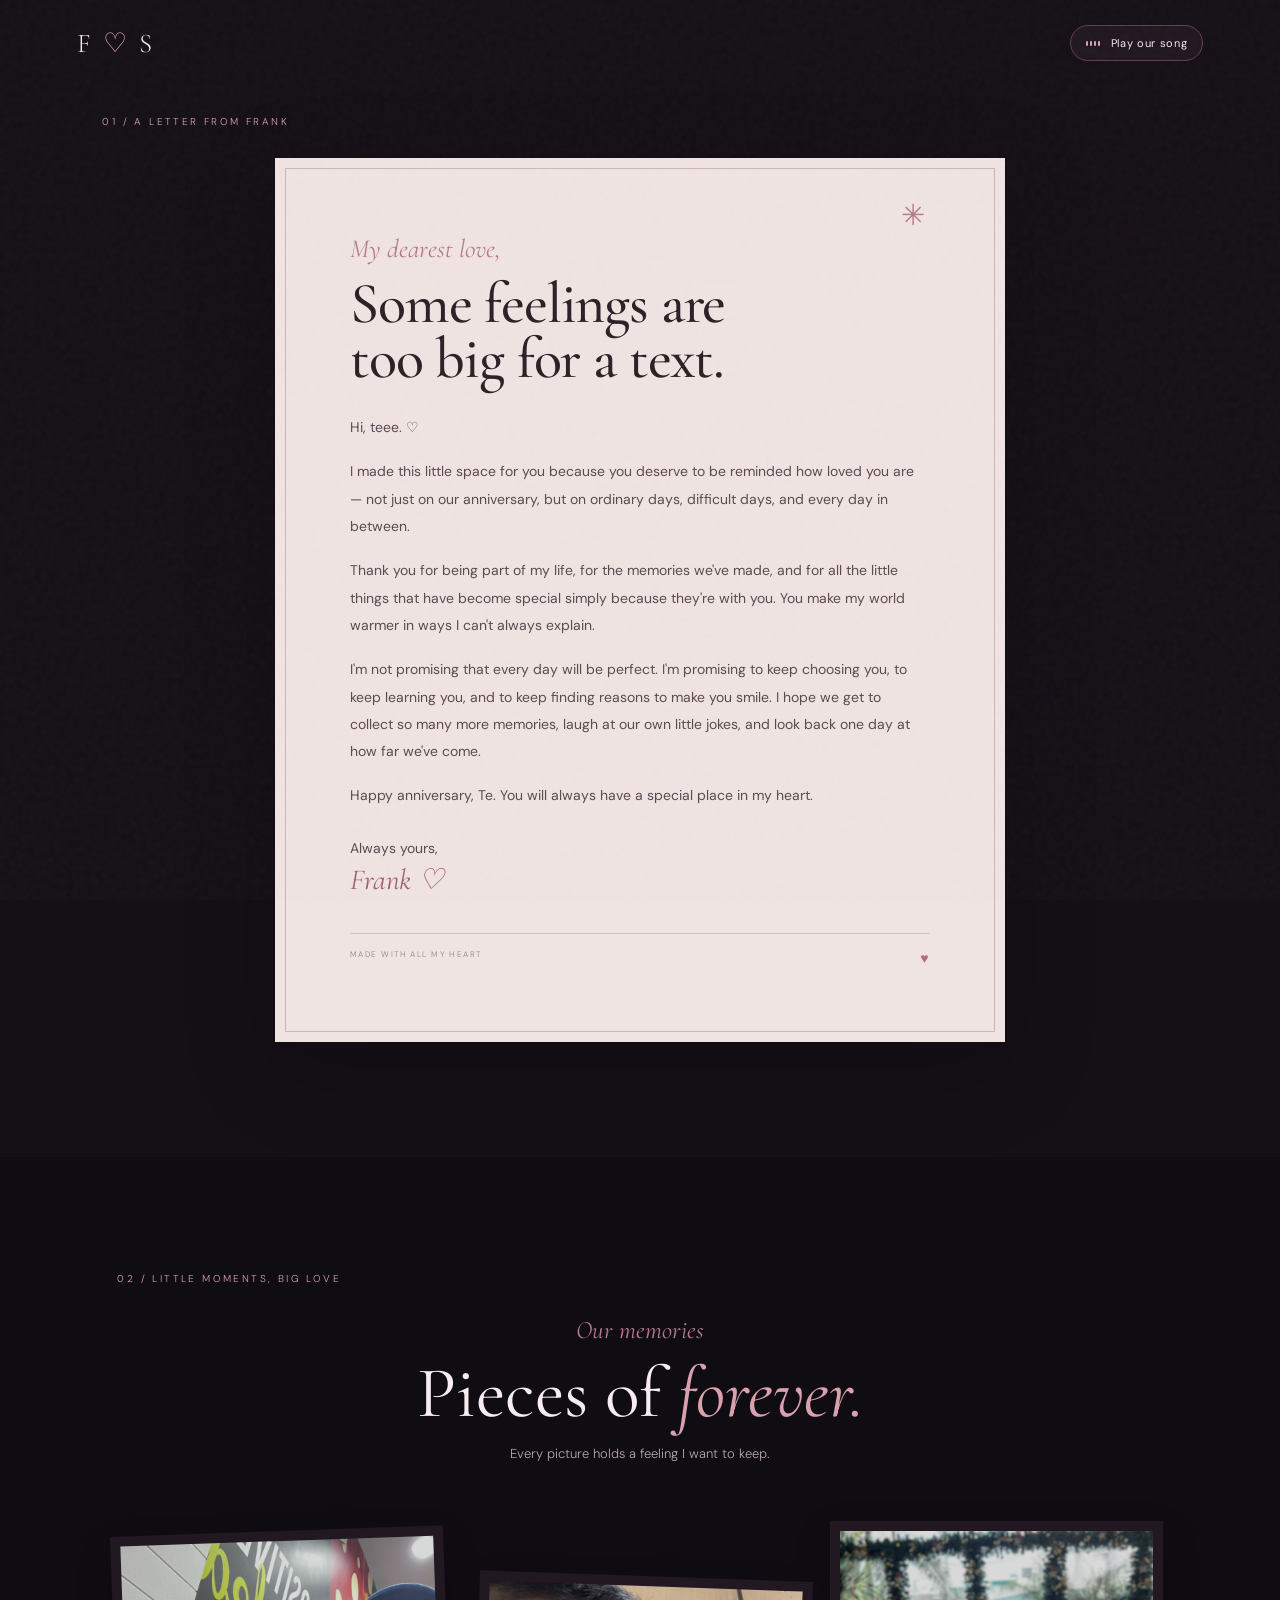
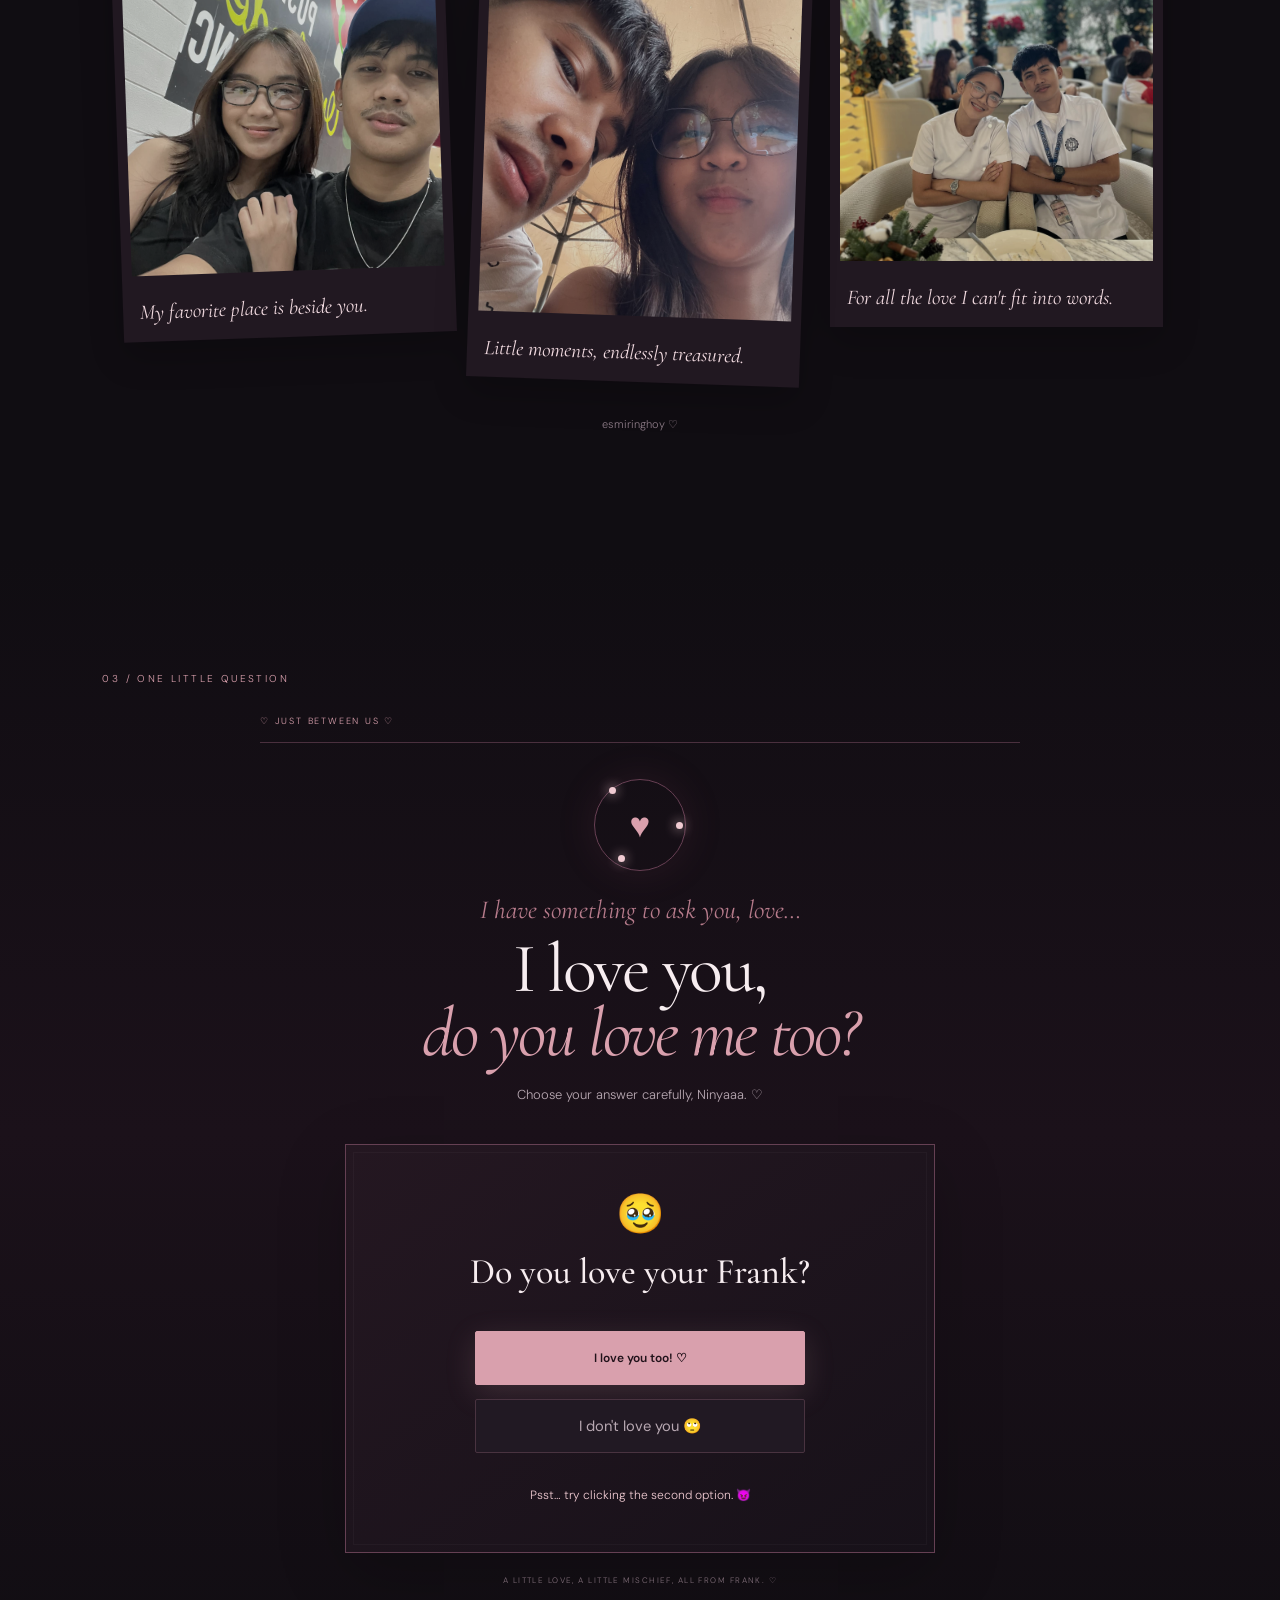
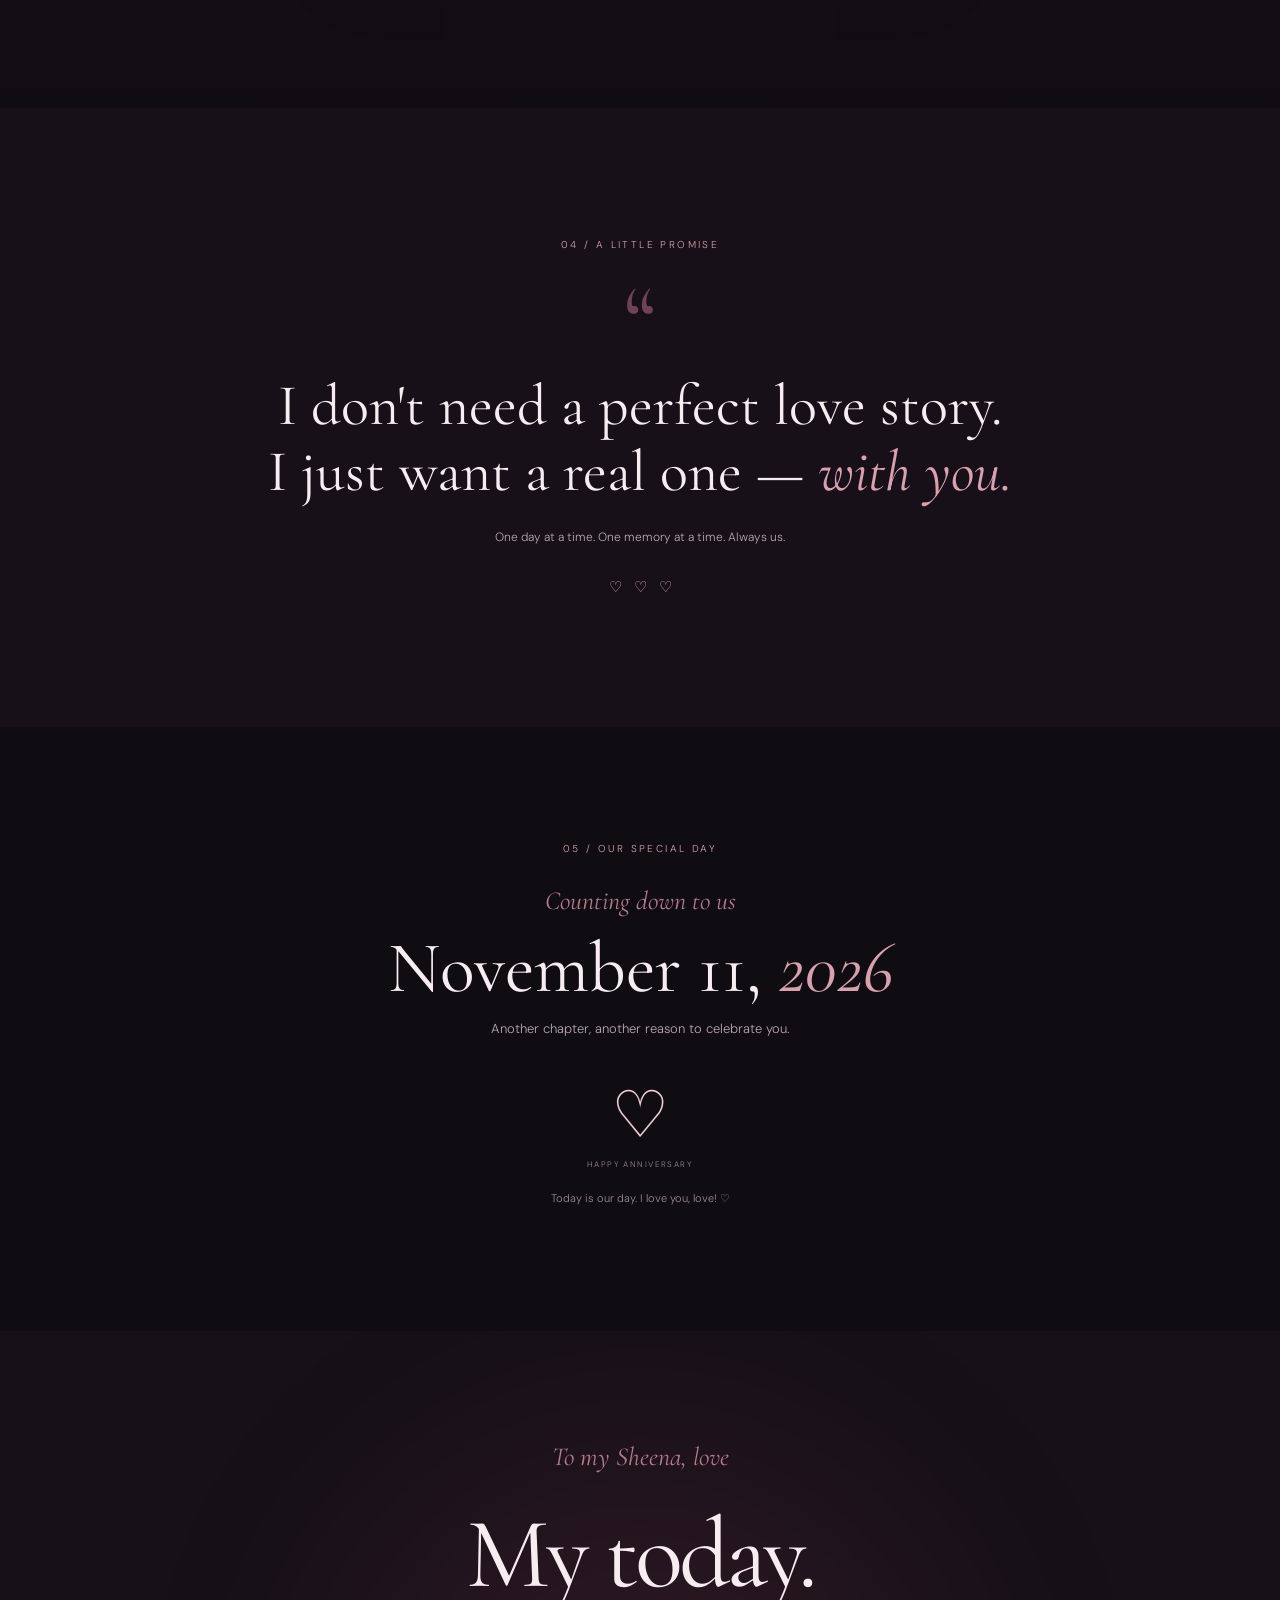
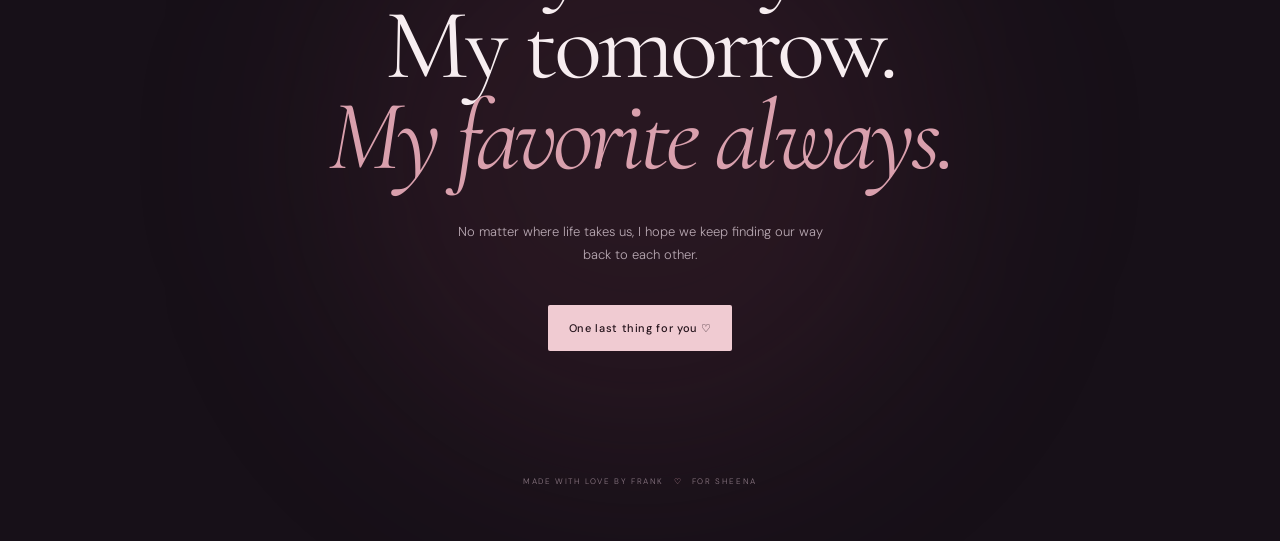
==== letter.html @ 5e7b2692 "Add files via upload" ====
﻿<!DOCTYPE html>
<html lang="en">
<head>
  <meta charset="UTF-8">
  <meta name="viewport" content="width=device-width, initial-scale=1.0">
  <meta name="theme-color" content="#100d12">
  <meta name="description" content="A little place made with love, for Sheena, love — from Frank.">
  <title>For My Love ♡</title>
  <link rel="preconnect" href="https://fonts.googleapis.com">
  <link rel="preconnect" href="https://fonts.gstatic.com" crossorigin>
  <link href="https://fonts.googleapis.com/css2?family=Cormorant+Garamond:wght@400;500;600;700&family=DM+Sans:wght@300;400;500;600&display=swap" rel="stylesheet">
  <link rel="stylesheet" href="style.css">
</head>
<body>
  <div class="grain" aria-hidden="true"></div>
  <nav class="nav">
    <a class="brand" href="index.html">F <span>♡</span> S</a>
    <button class="music-toggle" id="musicToggle" aria-pressed="false" title="Toggle background music">
      <span class="music-bars" aria-hidden="true"><i></i><i></i><i></i><i></i></span>
      <span id="musicLabel">Play our song</span>
    </button>
  </nav>

  <main>
<section class="section letter-section" id="letter">
      <div class="section-kicker">01 / A LETTER FROM FRANK</div>
      <div class="letter-card">
        <div class="letter-flower">✳</div>
        <p class="script">My dearest love,</p>
        <h2>Some feelings are<br>too big for a text.</h2>
        <div class="letter-body">
          <p>Hi, teee. ♡</p>
          <p>I made this little space for you because you deserve to be reminded how loved you are — not just on our anniversary, but on ordinary days, difficult days, and every day in between.</p>
          <p>Thank you for being part of my life, for the memories we've made, and for all the little things that have become special simply because they're with you. You make my world warmer in ways I can't always explain.</p>
          <p>I'm not promising that every day will be perfect. I'm promising to keep choosing you, to keep learning you, and to keep finding reasons to make you smile. I hope we get to collect so many more memories, laugh at our own little jokes, and look back one day at how far we've come.</p>
          <p>Happy anniversary, Te. You will always have a special place in my heart.</p>
          <p class="signoff">Always yours,<br><span>Frank ♡</span></p>
        </div>
        <div class="letter-bottom">MADE WITH ALL MY HEART <span>♥</span></div>
      </div>
    </section>

    <section class="section gallery-section" id="memories">
      <div class="section-kicker">02 / LITTLE MOMENTS, BIG LOVE</div>
      <div class="section-heading">
        <p class="script">Our memories</p>
        <h2>Pieces of <em>forever.</em></h2>
        <p class="muted">Every picture holds a feeling I want to keep.</p>
      </div>
      <div class="gallery" id="gallery">
        <button class="photo-card photo-tall" data-photo="0" aria-label="Open memory one">
          <img src="images/us-1.jpg.jpg" alt="Frank and Sheena on the beach at sunset" loading="lazy" decoding="async">
          <span class="photo-caption"><small></small>My favorite place is beside you.</span>
        </button>
        <button class="photo-card photo-offset" data-photo="1" aria-label="Open memory two">
          <img src="images/us-2.jpg.jpg" alt="Frank and Sheena laughing over coffee" loading="lazy" decoding="async">
          <span class="photo-caption"><small></small>Little moments, endlessly treasured.</span>
        </button>
        <button class="photo-card" data-photo="2" aria-label="Open memory three">
          <img src="images/us-3.jpg.jpg" alt="Frank and Sheena on their first date" loading="lazy" decoding="async">
          <span class="photo-caption"><small></small>For all the love I can't fit into words.</span>
        </button>
      </div>
      <p class="gallery-tip">esmiringhoy ♡</p>
    </section>


    <section class="section game-section" id="love-game">
      <div class="section-kicker">03 / ONE LITTLE QUESTION</div>
      <div class="game-shell">
        <div class="game-topline"><span>♡ JUST BETWEEN US ♡</span><span id="gameProgress"></span></div>
        <div class="game-orbit" aria-hidden="true"><span class="orbit-heart">♥</span><span class="orbit-dot dot-one"></span><span class="orbit-dot dot-two"></span><span class="orbit-dot dot-three"></span></div>
        <p class="script">I have something to ask you, love…</p>
        <h2>I love you,<br><em>do you love me too?</em></h2>
        <p class="game-intro">Choose your answer carefully, Ninyaaa. ♡</p>
        <div class="game-card" id="gameCard">
          <div class="game-emoji" id="gameEmoji">🥹</div>
          <h3 id="gameQuestion">Do you love your Frank?</h3>
          <div class="love-choice-area" id="gameAnswers">
            <button class="game-answer love-yes" id="loveYes" type="button">I love you too! ♡</button>
            <button class="game-answer love-no" id="loveNo" type="button">I don't love you 🙄</button>
          </div>
          <p class="game-feedback" id="gameFeedback" aria-live="polite">Psst… try clicking the second option. 😈</p>
        </div>
        <p class="game-footnote">A LITTLE LOVE, A LITTLE MISCHIEF, ALL FROM FRANK. ♡</p>
      </div>
    </section>

    <section class="section promise-section">
      <div class="section-kicker">04 / A LITTLE PROMISE</div>
      <div class="promise-mark">“</div>
      <blockquote>I don't need a perfect love story.<br>I just want a real one — <em>with you.</em></blockquote>
      <p>One day at a time. One memory at a time. Always us.</p>
      <div class="heart-row">♡ &nbsp; ♡ &nbsp; ♡</div>
    </section>

    <section class="section countdown-section" id="anniversary">
      <div class="section-kicker">05 / OUR SPECIAL DAY</div>
      <p class="script">Counting down to us</p>
      <h2>November 11, <em>2026</em></h2>
      <p class="muted">Another chapter, another reason to celebrate you.</p>
      <div class="countdown" id="countdown" aria-live="polite">
        <div><strong id="days">--</strong><span>DAYS</span></div>
        <div><strong id="hours">--</strong><span>HOURS</span></div>
        <div><strong id="minutes">--</strong><span>MINUTES</span></div>
        <div><strong id="seconds">--</strong><span>SECONDS</span></div>
      </div>
      <p class="date-note" id="dateNote">Until our special day ♡</p>
    </section>

    <section class="final-section">
      <div class="final-glow"></div>
      <p class="script">To my Sheena, love</p>
      <h2>My today.<br>My tomorrow.<br><em>My favorite always.</em></h2>
      <p>No matter where life takes us, I hope we keep finding our way back to each other.</p>
      <button class="primary-btn" id="surpriseBtn">One last thing for you ♡</button>
      <div class="surprise-message" id="surpriseMessage" hidden>
        <span class="big-heart">♥</span>
        <p>If I had to choose all over again,<br>I'd still choose you.</p>
        <strong>I love you, love. — Frank</strong>
      </div>
      <footer>MADE WITH LOVE BY FRANK <span>♡</span> FOR SHEENA</footer>
    </section>
  </main>

  <div class="lightbox" id="lightbox" aria-hidden="true">
    <button class="lightbox-close" id="lightboxClose" aria-label="Close photo">×</button>
    <button class="lightbox-prev" id="lightboxPrev" aria-label="Previous photo">‹</button>
    <img id="lightboxImage" src="" alt="">
    <button class="lightbox-next" id="lightboxNext" aria-label="Next photo">›</button>
    <p id="lightboxCaption"></p>
  </div>

  <audio id="bgMusic" loop preload="none">
    <!-- Add your own royalty-free MP3 as music.mp3 and uncomment the source below. -->
    <!-- <source src="music.mp3" type="audio/mpeg"> -->
  </audio>
  <script src="script.js"></script>
</body>
</html>
---- style.css ----
:root{--bg:#100d12;--panel:#19131b;--rose:#d9a0ad;--rose-light:#f0cbd2;--text:#f7edf0;--muted:#b8a8b2;--line:#4a303e;--serif:'Cormorant Garamond',Georgia,serif;--sans:'DM Sans',Arial,sans-serif}
*{box-sizing:border-box}html{scroll-behavior:smooth;scroll-padding-top:80px}body{margin:0;background:var(--bg);color:var(--text);font-family:var(--sans);font-weight:300;overflow-x:hidden}body:before{content:"";position:fixed;inset:0;pointer-events:none;background:radial-gradient(ellipse at 50% 0%,#39202d44,transparent 48%);z-index:-1}.grain{position:fixed;inset:0;pointer-events:none;opacity:.06;z-index:20;background-image:url("data:image/svg+xml,%3Csvg viewBox='0 0 180 180' xmlns='http://www.w3.org/2000/svg'%3E%3Cfilter id='n'%3E%3CfeTurbulence type='fractalNoise' baseFrequency='.8' numOctaves='4' stitchTiles='stitch'/%3E%3C/filter%3E%3Crect width='100%25' height='100%25' filter='url(%23n)' opacity='.55'/%3E%3C/svg%3E")}
a{color:inherit;text-decoration:none}.nav{position:absolute;top:0;left:0;right:0;padding:25px 6vw;display:flex;justify-content:space-between;align-items:center;z-index:5}.brand{font-family:var(--serif);font-size:27px;letter-spacing:3px}.brand span{color:var(--rose)}.music-toggle{display:flex;align-items:center;gap:11px;background:#211720;border:1px solid #61404e;border-radius:30px;padding:10px 15px;color:var(--text);font:400 11px var(--sans);letter-spacing:.06em;cursor:pointer;transition:.25s}.music-toggle:hover{border-color:var(--rose)}.music-bars{display:flex;align-items:center;gap:2px;height:14px}.music-bars i{display:block;width:2px;height:5px;background:var(--rose);border-radius:4px}.music-toggle.playing .music-bars i{animation:music 0.65s ease-in-out infinite alternate}.music-toggle.playing .music-bars i:nth-child(2){animation-delay:.2s}.music-toggle.playing .music-bars i:nth-child(3){animation-delay:.4s}.music-toggle.playing .music-bars i:nth-child(4){animation-delay:.1s}@keyframes music{to{height:14px}}
.section{padding:115px 8vw;position:relative}.hero{min-height:100svh;display:flex;flex-direction:column;align-items:center;justify-content:center;text-align:center;padding-top:140px;overflow:hidden}.hero-glow,.final-glow{position:absolute;width:600px;height:600px;border-radius:50%;background:#7f3b5540;filter:blur(100px);pointer-events:none}.hero-glow{top:10%;left:50%;transform:translateX(-50%)}.eyebrow,.section-kicker{font-size:10px;letter-spacing:.24em;text-transform:uppercase;color:var(--rose);position:relative}.hero h1{font:400 clamp(58px,10vw,122px)/.9 var(--serif);letter-spacing:-.045em;margin:38px 0 27px;position:relative}.hero h1 em,.section-heading h2 em,.countdown-section h2 em,.final-section h2 em{font-weight:400;color:var(--rose);font-style:italic}.hero h1 span{font-size:.72em;color:#e5cbd2}.hero-copy{max-width:450px;color:var(--muted);font-size:14px;line-height:1.9;position:relative}.primary-btn{display:inline-flex;align-items:center;gap:25px;background:var(--rose-light);color:#24131b;border:0;border-radius:2px;padding:16px 21px;font:500 11px var(--sans);letter-spacing:.06em;margin-top:26px;cursor:pointer;transition:transform .25s,background .25s;position:relative}.primary-btn:hover{transform:translateY(-3px);background:#f8dce2}.primary-btn span{font-size:17px}.hero-date{display:flex;align-items:center;gap:13px;margin-top:65px;color:#a9919e;font-size:9px;letter-spacing:.18em}.line{height:1px;width:32px;background:#795060}.scroll-note{position:absolute;bottom:24px;font-size:8px;letter-spacing:.2em;color:#8b7884}.scroll-note span{display:block;font-size:17px;margin-top:8px;color:var(--rose)}
.letter-section{background:#151016}.section-kicker{margin-bottom:30px}.letter-card{max-width:730px;margin:auto;background:#f0e4e2;color:#2b2026;padding:clamp(28px,7vw,75px);position:relative;box-shadow:0 25px 80px #0004}.letter-card:before{content:"";position:absolute;inset:10px;border:1px solid #cbb5b9;pointer-events:none}.letter-flower{position:absolute;right:clamp(38px,8vw,80px);top:38px;color:#b47b8a;font-size:29px}.script{font:italic 26px var(--serif);color:#b67b8b;margin:0 0 12px}.letter-card h2{font:500 clamp(38px,6vw,58px)/.95 var(--serif);margin:0 0 28px;letter-spacing:-.02em}.letter-body{font:400 14px/1.95 var(--sans);color:#5b4951;max-width:570px}.letter-body p{margin:0 0 17px}.signoff{padding-top:8px}.signoff span{font:italic 29px var(--serif);color:#a35f75}.letter-bottom{margin-top:35px;padding-top:15px;border-top:1px solid #d2bfc1;display:flex;justify-content:space-between;font-size:8px;letter-spacing:.18em;color:#987a85}.letter-bottom span{color:#b16c81;font-size:14px}
.gallery-section{max-width:1250px;margin:auto}.section-heading{text-align:center;margin-bottom:55px}.section-heading .script{font-size:25px}.section-heading h2,.countdown-section h2{font:400 clamp(44px,7vw,72px)/1 var(--serif);margin:12px 0}.muted{color:var(--muted);font-size:13px;line-height:1.8}.gallery{display:grid;grid-template-columns:1fr 1fr 1fr;gap:23px;align-items:start}.photo-card{border:0;background:#211821;padding:10px 10px 17px;text-align:left;color:var(--text);cursor:zoom-in;transition:transform .35s;box-shadow:0 15px 35px #0003}.photo-card:hover{transform:translateY(-7px) rotate(0deg)}.photo-card img{width:100%;height:330px;object-fit:cover;display:block;filter:saturate(.75) brightness(.85);transition:filter .3s}.photo-card:hover img{filter:saturate(1) brightness(1)}.photo-tall{transform:rotate(-2deg);margin-top:10px}.photo-offset{transform:rotate(2deg);margin-top:55px}.photo-caption{display:block;padding:16px 7px 0;font:italic 21px var(--serif);color:#f0d9df}.photo-caption small{display:block;font:9px var(--sans);letter-spacing:.15em;color:var(--rose);margin-bottom:8px}.gallery-tip{text-align:center;color:#8d7b87;font-size:11px;margin-top:35px}
.promise-section{text-align:center;background:#171018;padding-top:130px;padding-bottom:130px}.promise-mark{font:100px/.8 var(--serif);color:#714255;margin-top:15px}.promise-section blockquote{font:400 clamp(31px,5.5vw,58px)/1.13 var(--serif);margin:12px auto 25px;max-width:850px}.promise-section blockquote em{color:var(--rose);font-weight:400}.promise-section>p{color:var(--muted);font-size:12px}.heart-row{color:var(--rose);margin-top:32px;font-size:15px}
.countdown-section{text-align:center}.countdown-section .script{margin-bottom:16px}.countdown{display:flex;justify-content:center;gap:clamp(12px,4vw,50px);margin:43px 0 22px}.countdown div{display:flex;flex-direction:column;gap:10px;min-width:48px}.countdown strong{font:400 clamp(35px,7vw,65px)/1 var(--serif);color:var(--rose-light);font-variant-numeric:tabular-nums}.countdown span{font-size:8px;letter-spacing:.18em;color:#9d8995}.date-note{font-size:11px;color:#9d8995}
.final-section{text-align:center;min-height:90vh;display:flex;flex-direction:column;align-items:center;justify-content:center;padding:110px 8vw 55px;position:relative;overflow:hidden;background:#171018}.final-glow{top:15%;left:50%;transform:translateX(-50%);background:#73364b30}.final-section>.script,.final-section h2,.final-section>p,.final-section button,.surprise-message,footer{position:relative}.final-section h2{font:400 clamp(49px,9vw,100px)/.91 var(--serif);letter-spacing:-.04em;margin:25px 0}.final-section>p:not(.script){max-width:390px;color:var(--muted);font-size:13px;line-height:1.8}.surprise-message{margin-top:35px;padding:28px 35px;border:1px solid #6a4354;background:#211720;animation:reveal .6s ease both}.big-heart{font-size:35px;color:var(--rose)}.surprise-message p{font:italic 25px/1.3 var(--serif);color:#f1dce2}.surprise-message strong{font-size:11px;font-weight:400;color:var(--rose-light)}footer{margin-top:auto;padding-top:85px;font-size:8px;letter-spacing:.2em;color:#8d7985}footer span{color:var(--rose);padding:0 6px}
.lightbox{position:fixed;inset:0;background:#080609f2;z-index:30;display:none;align-items:center;justify-content:center;flex-direction:column;padding:55px 20px}.lightbox.open{display:flex}.lightbox img{max-width:min(80vw,700px);max-height:72vh;object-fit:contain;box-shadow:0 20px 80px #0008}.lightbox p{font:italic 22px var(--serif);color:#f0d9df}.lightbox button{position:absolute;border:1px solid #674455;background:#211720;color:white;cursor:pointer}.lightbox-close{top:22px;right:25px;font-size:30px;width:42px;height:42px}.lightbox-prev,.lightbox-next{top:50%;transform:translateY(-50%);font-size:34px;width:45px;height:55px}.lightbox-prev{left:20px}.lightbox-next{right:20px}
.fade-in{animation:fade .9s both}.delay-1{animation-delay:.15s}.delay-2{animation-delay:.3s}.delay-3{animation-delay:.45s}@keyframes fade{from{opacity:0;transform:translateY(15px)}to{opacity:1;transform:translateY(0)}}@keyframes reveal{from{opacity:0;transform:translateY(12px) scale(.98)}to{opacity:1;transform:translateY(0) scale(1)}}
@media(max-width:700px){.nav{padding:20px 6vw}.section{padding:85px 6vw}.hero{padding-top:125px;min-height:94svh}.hero h1{font-size:clamp(58px,15vw,88px)}.hero-copy{font-size:13px;max-width:340px}.hero-date{margin-top:48px;font-size:8px;gap:8px}.line{width:17px}.letter-card{padding:45px 27px}.letter-card:before{inset:7px}.letter-flower{top:24px;right:28px;font-size:22px}.letter-body{font-size:13px}.gallery{grid-template-columns:1fr 1fr;gap:14px}.photo-card img{height:245px}.photo-card:nth-child(3){grid-column:1/3;width:70%;justify-self:center;margin-top:5px}.photo-offset{margin-top:38px}.photo-caption{font-size:18px;padding:12px 4px 0}.photo-caption small{font-size:8px}.countdown{gap:17px}.countdown div{min-width:45px}.final-section{min-height:80vh}.lightbox-prev{left:5px}.lightbox-next{right:5px}.lightbox img{max-width:82vw}}
@media(max-width:380px){.music-toggle{padding:9px 10px}.music-toggle #musicLabel{font-size:9px}.countdown{gap:10px}.countdown strong{font-size:34px}.photo-card img{height:210px}}
@media(prefers-reduced-motion:reduce){*,*::before,*::after{scroll-behavior:auto!important;animation-duration:.01ms!important;transition-duration:.01ms!important}}


/* Playful Love Lab mini-game */
.game-section{background:linear-gradient(180deg,#100d12,#1b111a 50%,#100d12);overflow:hidden}
.game-shell{max-width:760px;margin:0 auto;text-align:center;position:relative}
.game-topline{display:flex;justify-content:space-between;gap:12px;border-bottom:1px solid #4a303e;padding:0 0 15px;font-size:9px;letter-spacing:.2em;color:var(--rose)}
.game-orbit{width:92px;height:92px;margin:36px auto 23px;border:1px solid #684054;border-radius:50%;display:grid;place-items:center;position:relative;box-shadow:0 0 40px #9c4d6b20}
.orbit-heart{font-size:35px;color:var(--rose);animation:heartbeat 1.6s ease-in-out infinite}
.orbit-dot{position:absolute;width:7px;height:7px;border-radius:50%;background:#f0cbd2;box-shadow:0 0 12px #f0cbd2}
.dot-one{top:7px;left:14px}.dot-two{right:2px;top:42px}.dot-three{bottom:8px;left:23px}
@keyframes heartbeat{0%,100%{transform:scale(1)}15%{transform:scale(1.15)}30%{transform:scale(1)}45%{transform:scale(1.08)}}
.game-shell>.script{margin-bottom:8px}.game-shell>h2{font:400 clamp(43px,7vw,70px)/.92 var(--serif);margin:12px 0 17px;letter-spacing:-.035em}.game-shell>h2 em{font-style:italic;color:var(--rose)}.game-intro{max-width:440px;margin:0 auto;color:var(--muted);font-size:13px;line-height:1.8}
.game-card{margin:38px auto 0;max-width:590px;border:1px solid #654053;background:linear-gradient(145deg,#241721,#171119);padding:clamp(24px,5vw,43px);box-shadow:0 20px 65px #0003;position:relative}
.game-card:before{content:"";position:absolute;inset:7px;border:1px solid #ffffff08;pointer-events:none}
.game-emoji{font-size:39px;margin-bottom:13px;min-height:48px;animation:gamePop .35s ease both}
.game-question-count{font-size:9px;letter-spacing:.2em;color:var(--rose);margin:0 0 14px}
.game-card h3{font:500 clamp(26px,4vw,36px)/1.12 var(--serif);margin:0 auto 25px;max-width:450px}
.game-answers{display:grid;grid-template-columns:1fr 1fr;gap:10px;position:relative}
.game-answer{background:#211720;border:1px solid #583748;color:#f5e7ec;padding:14px 12px;min-height:56px;font:400 12px/1.5 var(--sans);cursor:pointer;transition:transform .2s,border-color .2s,background .2s;border-radius:2px}
.game-answer:hover,.game-answer:focus-visible{border-color:var(--rose);background:#33202c;transform:translateY(-2px);outline:none}
.game-answer.selected{border-color:var(--rose-light);background:#563144;box-shadow:inset 0 0 0 1px #d9a0ad50}
.game-answer:disabled{cursor:default;opacity:.85}
.game-feedback{min-height:24px;margin:18px 0 0;color:var(--rose-light);font-size:12px;line-height:1.7}
.game-next{border:0;background:var(--rose-light);color:#24131b;padding:13px 18px;margin-top:10px;font:500 11px var(--sans);cursor:pointer;letter-spacing:.04em}.game-next span{font-size:16px;padding-left:12px}
.game-footnote{font-size:8px;letter-spacing:.18em;color:#8d7985;margin-top:22px}
.game-result-score{font:400 clamp(48px,9vw,76px)/1 var(--serif);color:var(--rose-light);margin:8px 0}
.game-result-copy{color:var(--muted);font-size:13px;line-height:1.8;max-width:400px;margin:0 auto 18px}
.game-restart{background:transparent;border:1px solid #80536a;color:var(--rose-light);padding:12px 18px;margin-top:12px;cursor:pointer;font:400 11px var(--sans)}
@keyframes gamePop{from{opacity:0;transform:scale(.8) translateY(6px)}to{opacity:1;transform:scale(1) translateY(0)}}
@media(max-width:520px){.game-card{padding:25px 17px}.game-answers{grid-template-columns:1fr}.game-answer{min-height:48px}.game-orbit{margin-top:28px}.game-topline{font-size:8px}}


/* Sweet, playful "I love you" choice */
.love-choice-area{display:flex;flex-direction:column;align-items:center;justify-content:center;gap:14px;min-height:150px;padding:12px 0}
.love-choice-area .game-answer{width:min(100%,330px);min-height:54px;transition:transform .28s ease,font-size .28s ease,padding .28s ease,opacity .28s ease;transform-origin:center}
.love-choice-area .love-yes{background:var(--rose);border-color:var(--rose);color:#21121a;font-weight:600;box-shadow:0 8px 30px #d9a0ad2b}
.love-choice-area .love-yes:hover{background:var(--rose-light);border-color:var(--rose-light)}
.love-choice-area .love-no{background:#211923;color:var(--muted);border-color:#493340;font-size:.92rem}
.love-choice-area .love-no.shrinking{opacity:.72}
.love-choice-area .love-yes.growing{box-shadow:0 0 35px #d9a0ad55}
.game-card.love-celebration .game-emoji{animation:lovePop .55s ease}
@keyframes lovePop{0%{transform:scale(.5) rotate(-15deg)}70%{transform:scale(1.18) rotate(8deg)}100%{transform:scale(1) rotate(0)}}
@media(max-width:480px){.love-choice-area .game-answer{width:100%}.love-choice-area{min-height:140px}}
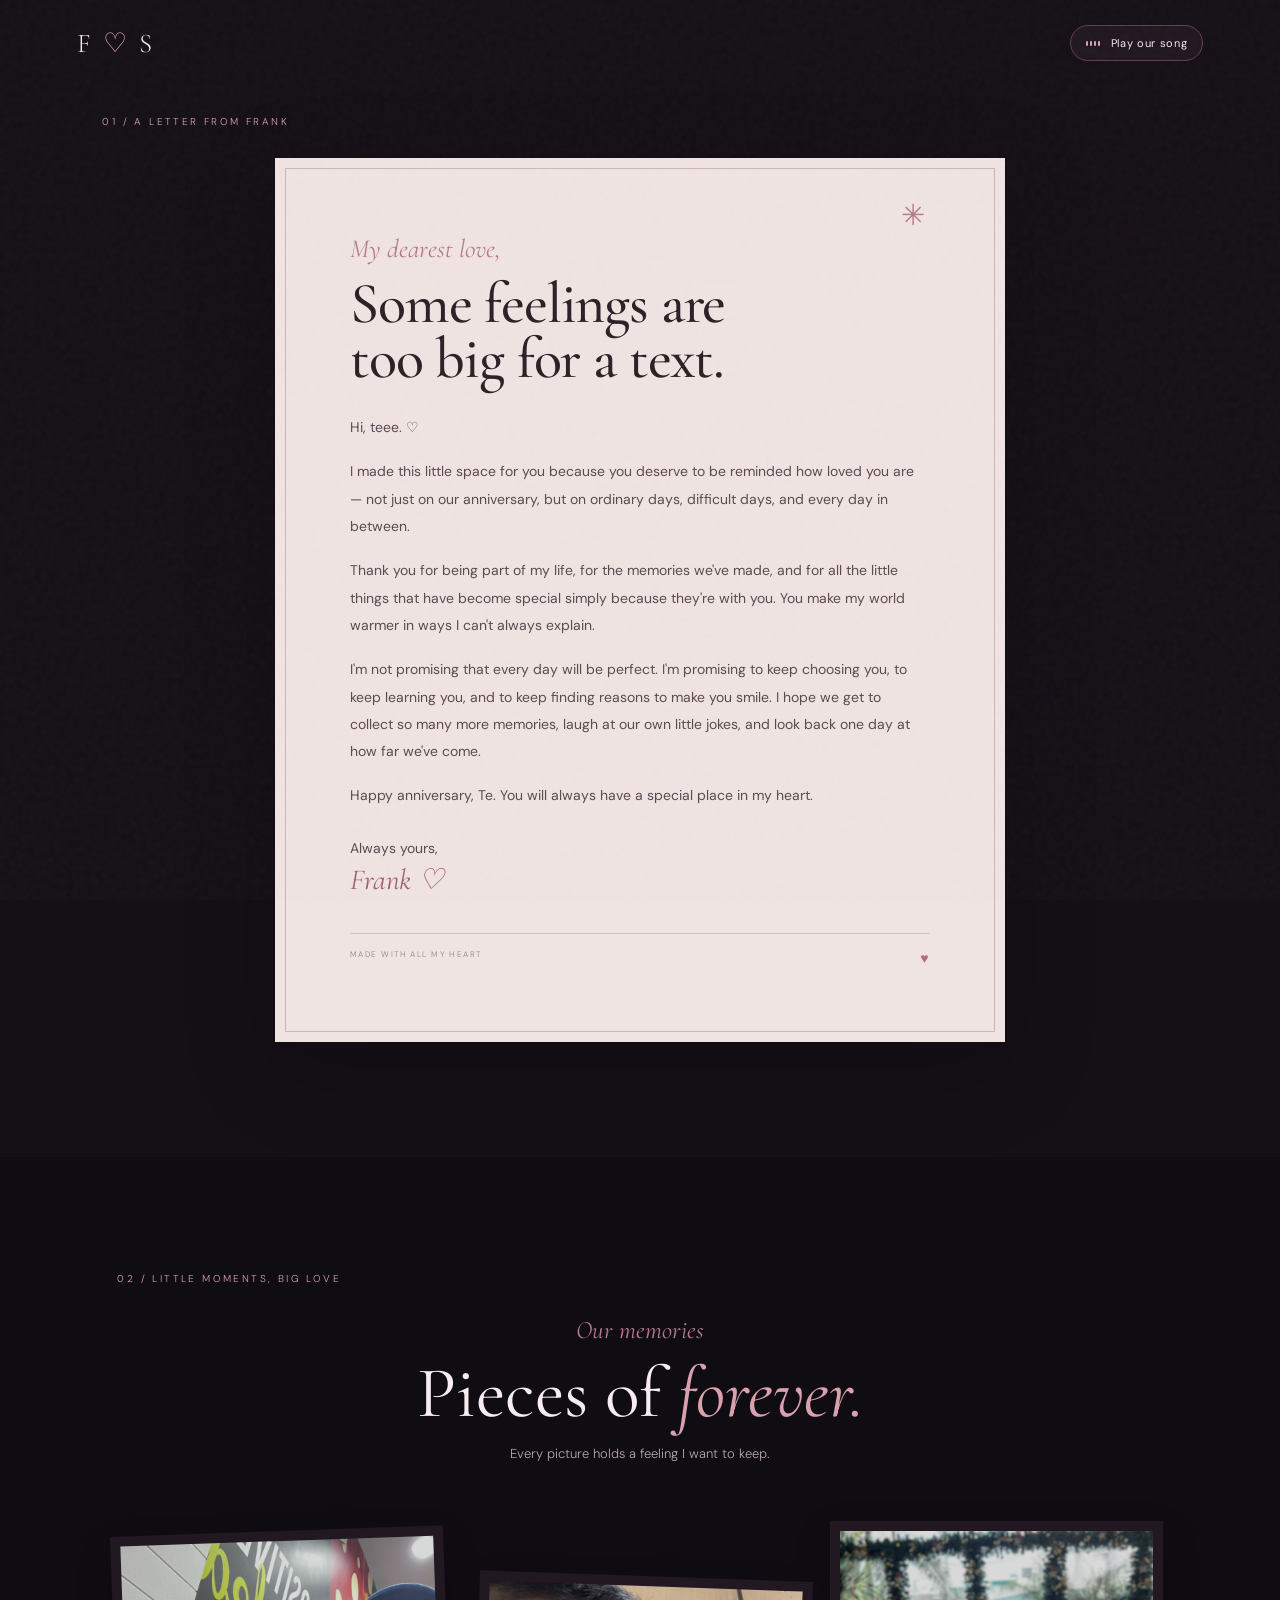
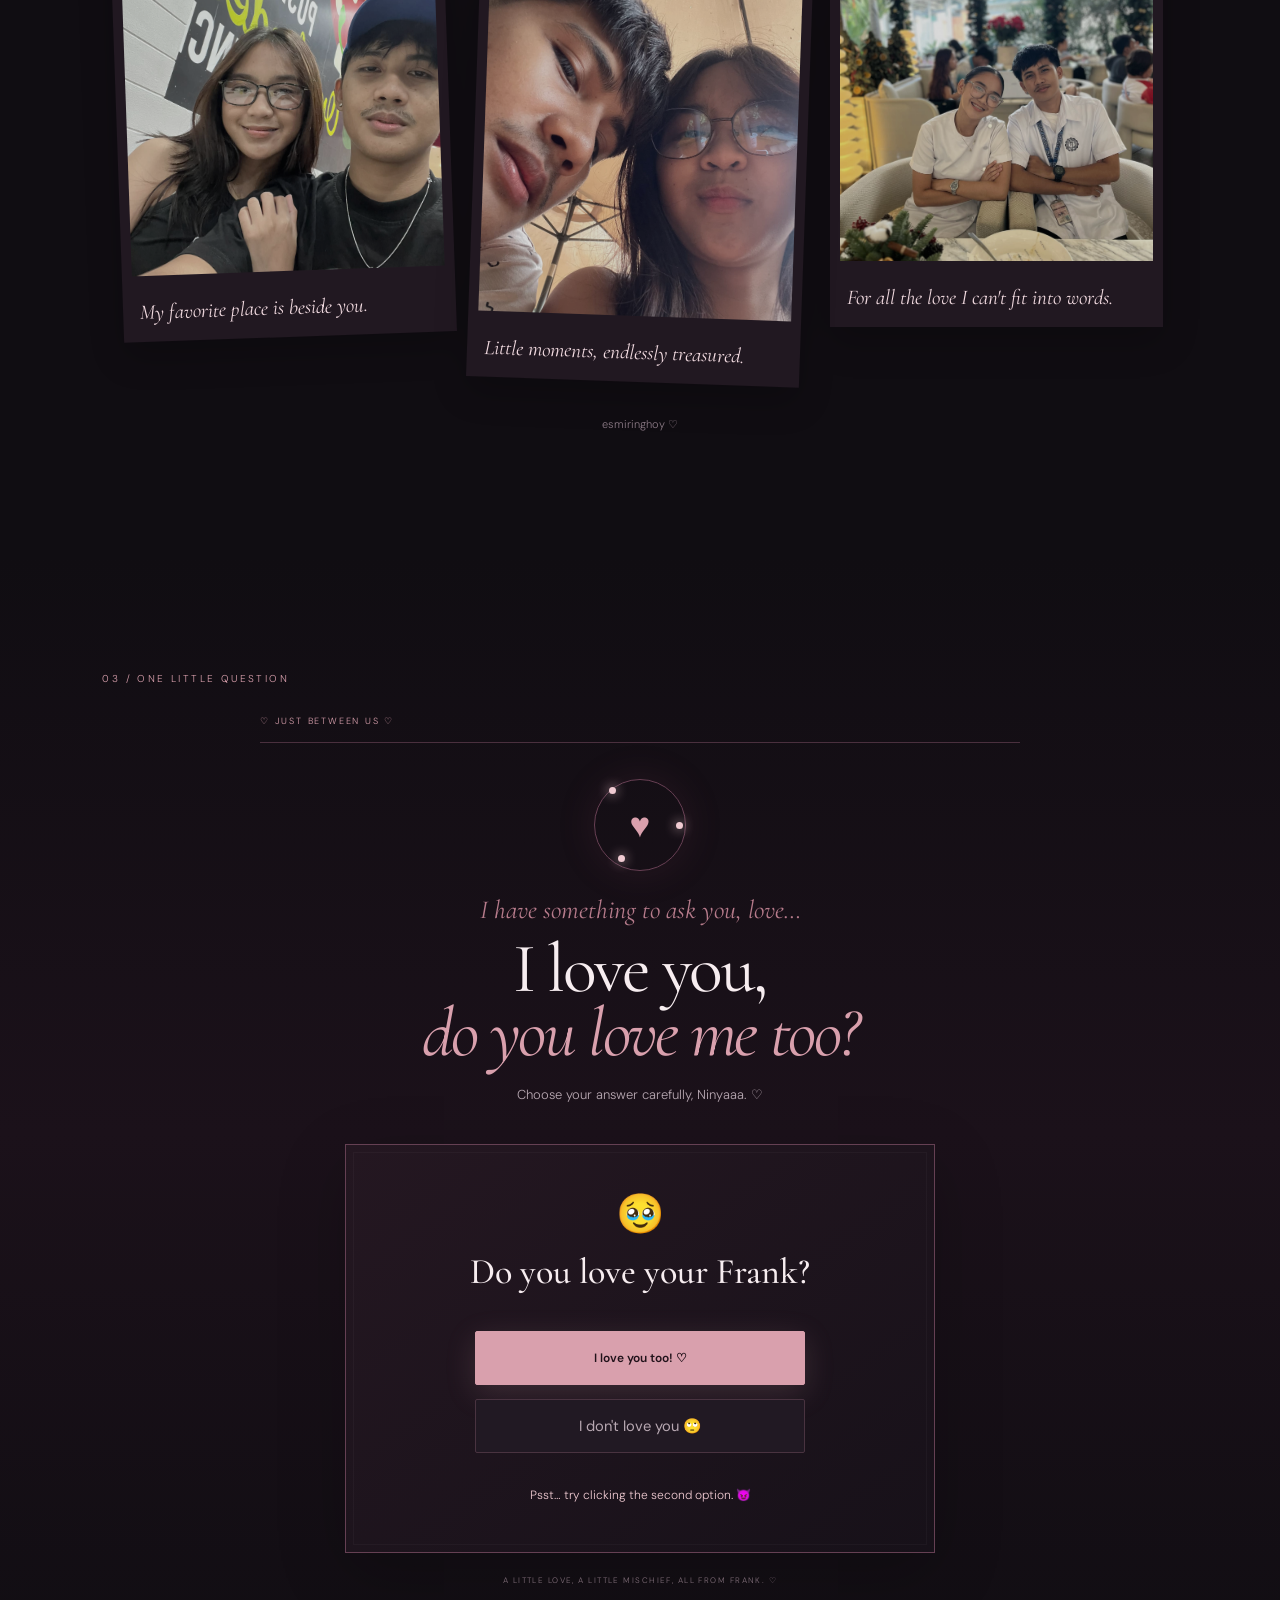
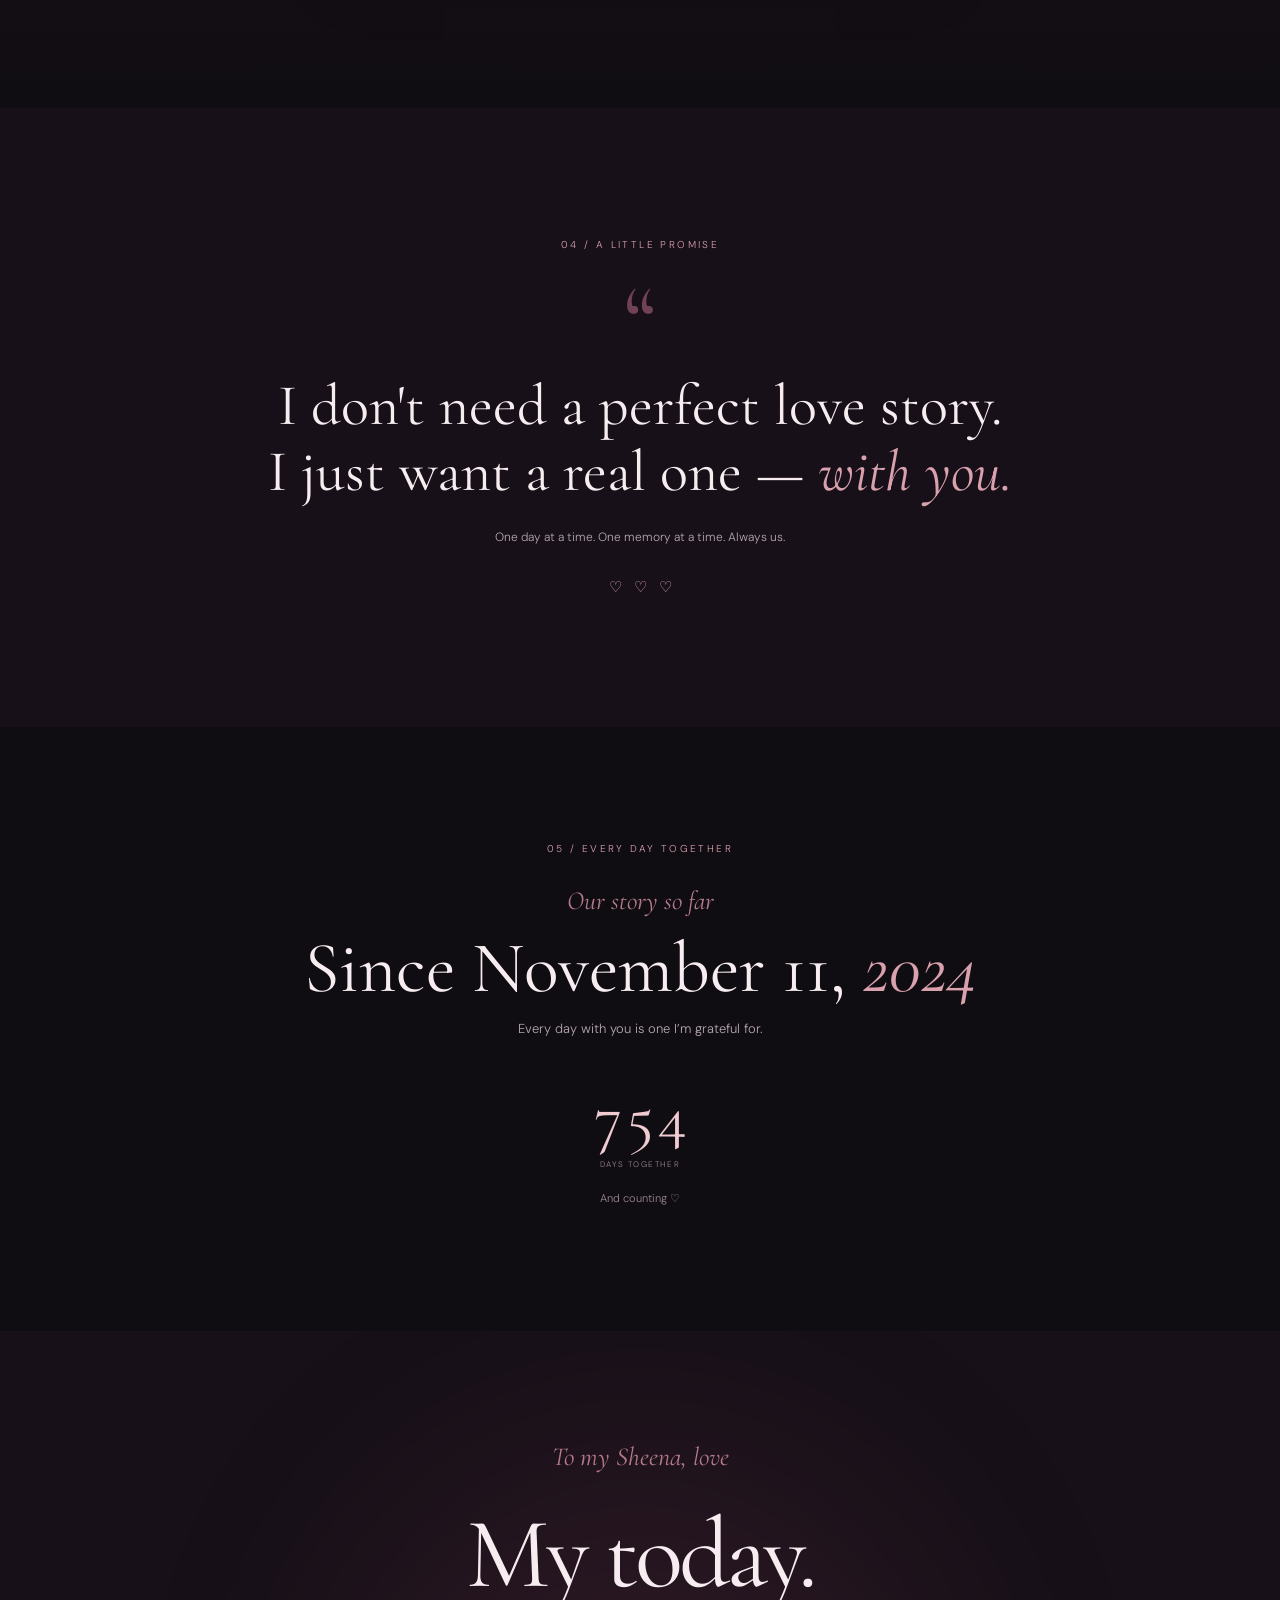
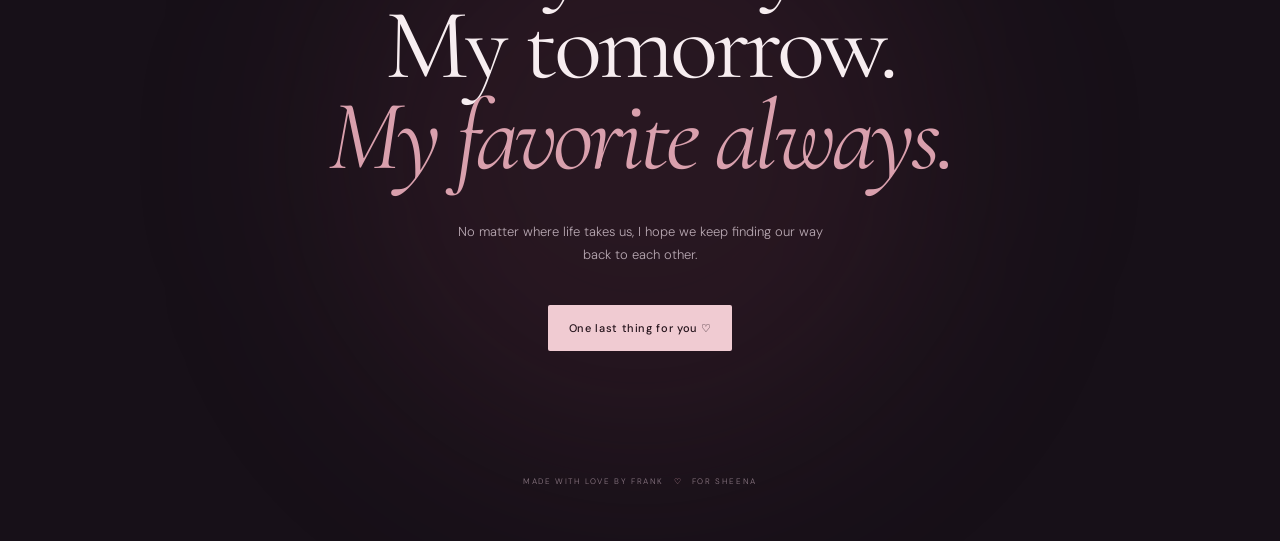
==== commit 4dd7587e: "Add files via upload" ====
--- a/letter.html
+++ b/letter.html
@@ -21,7 +21,7 @@
     </button>
   </nav>
 
-  <main>
+  <main>
 <section class="section letter-section" id="letter">
       <div class="section-kicker">01 / A LETTER FROM FRANK</div>
       <div class="letter-card">
@@ -95,17 +95,14 @@
     </section>
 
     <section class="section countdown-section" id="anniversary">
-      <div class="section-kicker">05 / OUR SPECIAL DAY</div>
-      <p class="script">Counting down to us</p>
-      <h2>November 11, <em>2026</em></h2>
-      <p class="muted">Another chapter, another reason to celebrate you.</p>
+      <div class="section-kicker">05 / EVERY DAY TOGETHER</div>
+      <p class="script">Our story so far</p>
+      <h2>Since November 11, <em>2024</em></h2>
+      <p class="muted">Every day with you is one I’m grateful for.</p>
       <div class="countdown" id="countdown" aria-live="polite">
-        <div><strong id="days">--</strong><span>DAYS</span></div>
-        <div><strong id="hours">--</strong><span>HOURS</span></div>
-        <div><strong id="minutes">--</strong><span>MINUTES</span></div>
-        <div><strong id="seconds">--</strong><span>SECONDS</span></div>
+        <div><strong id="days">--</strong><span>DAYS TOGETHER</span></div>
       </div>
-      <p class="date-note" id="dateNote">Until our special day ♡</p>
+      <p class="date-note" id="dateNote">And counting ♡</p>
     </section>
 
     <section class="final-section">
@@ -118,6 +115,47 @@
         <span class="big-heart">♥</span>
         <p>If I had to choose all over again,<br>I'd still choose you.</p>
         <strong>I love you, love. — Frank</strong>
+        <p class="bouquet-prompt" id="bouquetPrompt">A delivery for Sheena. Tap the ribbon to bloom. 🎀</p>
+        <details class="virtual-bouquet" id="bouquetArt">
+          <summary class="ribbon-trigger" aria-label="Tap the red ribbon to bloom the roses">TAP</summary>
+          <svg viewBox="0 0 300 280" aria-hidden="true" focusable="false">
+            <path class="svg-stem" d="M73 91 C88 143 117 185 150 222 M150 62 C148 125 149 177 150 222 M226 91 C210 145 183 187 150 222" />
+            <g class="svg-foliage">
+              <path d="M104 151 C76 136 66 146 76 162 C87 171 99 164 104 151Z" />
+              <path d="M195 151 C222 136 232 147 222 163 C211 171 200 164 195 151Z" />
+              <path d="M135 186 C111 175 102 186 115 199 C128 204 136 197 135 186Z" />
+              <path d="M167 184 C190 173 200 184 188 198 C176 204 168 196 167 184Z" />
+            </g>
+            <g class="baby-sprig"><path d="M88 101 Q98 80 105 67 M99 83 Q87 77 84 68 M102 76 Q114 73 117 64 M97 87 Q108 89 112 96"/><circle cx="84" cy="67" r="3.5"/><circle cx="117" cy="63" r="3.5"/><circle cx="112" cy="97" r="3.5"/><circle cx="96" cy="78" r="3"/></g>
+            <g class="baby-sprig"><path d="M205 103 Q199 82 193 69 M200 84 Q188 80 185 70 M198 77 Q210 73 214 65 M201 88 Q213 90 217 98"/><circle cx="185" cy="69" r="3.5"/><circle cx="214" cy="64" r="3.5"/><circle cx="217" cy="99" r="3.5"/><circle cx="204" cy="77" r="3"/></g>
+            <g class="rose-head" transform="translate(73 91)">
+              <path class="rose-bud" d="M0 16 C-18 7 -15 -13 0 -25 C15 -13 18 7 0 16Z"/>
+              <g class="rose-petals"><path d="M0 4 C-15 -2 -12 -18 0 -24 C12 -18 15 -2 0 4Z"/><path transform="rotate(72)" d="M0 4 C-15 -2 -12 -18 0 -24 C12 -18 15 -2 0 4Z"/><path transform="rotate(144)" d="M0 4 C-15 -2 -12 -18 0 -24 C12 -18 15 -2 0 4Z"/><path transform="rotate(216)" d="M0 4 C-15 -2 -12 -18 0 -24 C12 -18 15 -2 0 4Z"/><path transform="rotate(288)" d="M0 4 C-15 -2 -12 -18 0 -24 C12 -18 15 -2 0 4Z"/><path class="rose-heart" d="M0 -8 C-12 -16 -7 -22 0 -15 C7 -22 12 -16 0 -8Z"/></g>
+            </g>
+            <g class="rose-head rose-large" transform="translate(150 62)">
+              <path class="rose-bud" d="M0 20 C-22 8 -18 -17 0 -34 C18 -17 22 8 0 20Z"/>
+              <g class="rose-petals"><path d="M0 5 C-18 -3 -15 -24 0 -31 C15 -24 18 -3 0 5Z"/><path transform="rotate(72)" d="M0 5 C-18 -3 -15 -24 0 -31 C15 -24 18 -3 0 5Z"/><path transform="rotate(144)" d="M0 5 C-18 -3 -15 -24 0 -31 C15 -24 18 -3 0 5Z"/><path transform="rotate(216)" d="M0 5 C-18 -3 -15 -24 0 -31 C15 -24 18 -3 0 5Z"/><path transform="rotate(288)" d="M0 5 C-18 -3 -15 -24 0 -31 C15 -24 18 -3 0 5Z"/><path class="rose-heart" d="M0 -11 C-14 -20 -8 -29 0 -20 C8 -29 14 -20 0 -11Z"/></g>
+            </g>
+            <g class="rose-head" transform="translate(226 91)">
+              <path class="rose-bud" d="M0 16 C-18 7 -15 -13 0 -25 C15 -13 18 7 0 16Z"/>
+              <g class="rose-petals"><path d="M0 4 C-15 -2 -12 -18 0 -24 C12 -18 15 -2 0 4Z"/><path transform="rotate(72)" d="M0 4 C-15 -2 -12 -18 0 -24 C12 -18 15 -2 0 4Z"/><path transform="rotate(144)" d="M0 4 C-15 -2 -12 -18 0 -24 C12 -18 15 -2 0 4Z"/><path transform="rotate(216)" d="M0 4 C-15 -2 -12 -18 0 -24 C12 -18 15 -2 0 4Z"/><path transform="rotate(288)" d="M0 4 C-15 -2 -12 -18 0 -24 C12 -18 15 -2 0 4Z"/><path class="rose-heart" d="M0 -8 C-12 -16 -7 -22 0 -15 C7 -22 12 -16 0 -8Z"/></g>
+            </g>
+            <path class="paper-body" d="M77 185 Q150 205 223 185 L185 270 Q150 260 115 270Z"/>
+            <path class="paper-fold fold-left" d="M77 185 L151 210 L131 276 L66 239Z"/>
+            <path class="paper-fold fold-right" d="M223 185 L149 210 L169 276 L234 239Z"/>
+            <path class="paper-seam" d="M77 185 Q150 207 223 185 M115 270 Q150 260 185 270"/>
+            <path class="ribbon-tail" d="M145 216 L119 251 L141 245 L151 260 L158 220Z"/>
+            <path class="ribbon-tail" d="M155 216 L182 251 L160 245 L150 260 L142 220Z"/>
+            <g class="ribbon-bow"><path d="M149 218 C125 192 108 206 124 222 Q137 232 149 222Z"/><path d="M151 218 C175 192 192 206 176 222 Q163 232 151 222Z"/><ellipse cx="150" cy="220" rx="7" ry="6"/></g>
+          </svg>
+          <span class="screen-petal petal-one" aria-hidden="true"></span>
+          <span class="screen-petal petal-two" aria-hidden="true"></span>
+          <span class="screen-petal petal-three" aria-hidden="true"></span>
+          <span class="screen-petal petal-four" aria-hidden="true"></span>
+          <span class="screen-petal petal-five" aria-hidden="true"></span>
+          <span class="screen-petal petal-six" aria-hidden="true"></span>
+        </details>
+        <p class="bouquet-note">These are for you, te. Virtual Flowers lang muna hehehehe♡</p>
       </div>
       <footer>MADE WITH LOVE BY FRANK <span>♡</span> FOR SHEENA</footer>
     </section>
@@ -132,11 +170,10 @@
   </div>
 
   <audio id="bgMusic" loop preload="none">
-    <!-- Add your own royalty-free MP3 as music.mp3 and uncomment the source below. -->
-    <!-- <source src="music.mp3" type="audio/mpeg"> -->
+    <source src="Araw-Araw.mp3" type="audio/mpeg">
   </audio>
   <script src="script.js"></script>
 </body>
 </html>
-
-
+
+
--- a/style.css
+++ b/style.css
@@ -1,4 +1,4 @@
- :root{--bg:#100d12;--panel:#19131b;--rose:#d9a0ad;--rose-light:#f0cbd2;--text:#f7edf0;--muted:#b8a8b2;--line:#4a303e;--serif:'Cormorant Garamond',Georgia,serif;--sans:'DM Sans',Arial,sans-serif}
+﻿ :root{--bg:#100d12;--panel:#19131b;--rose:#d9a0ad;--rose-light:#f0cbd2;--text:#f7edf0;--muted:#b8a8b2;--line:#4a303e;--serif:'Cormorant Garamond',Georgia,serif;--sans:'DM Sans',Arial,sans-serif}
 *{box-sizing:border-box}html{scroll-behavior:smooth;scroll-padding-top:80px}body{margin:0;background:var(--bg);color:var(--text);font-family:var(--sans);font-weight:300;overflow-x:hidden}body:before{content:"";position:fixed;inset:0;pointer-events:none;background:radial-gradient(ellipse at 50% 0%,#39202d44,transparent 48%);z-index:-1}.grain{position:fixed;inset:0;pointer-events:none;opacity:.06;z-index:20;background-image:url("data:image/svg+xml,%3Csvg viewBox='0 0 180 180' xmlns='http://www.w3.org/2000/svg'%3E%3Cfilter id='n'%3E%3CfeTurbulence type='fractalNoise' baseFrequency='.8' numOctaves='4' stitchTiles='stitch'/%3E%3C/filter%3E%3Crect width='100%25' height='100%25' filter='url(%23n)' opacity='.55'/%3E%3C/svg%3E")}
 a{color:inherit;text-decoration:none}.nav{position:absolute;top:0;left:0;right:0;padding:25px 6vw;display:flex;justify-content:space-between;align-items:center;z-index:5}.brand{font-family:var(--serif);font-size:27px;letter-spacing:3px}.brand span{color:var(--rose)}.music-toggle{display:flex;align-items:center;gap:11px;background:#211720;border:1px solid #61404e;border-radius:30px;padding:10px 15px;color:var(--text);font:400 11px var(--sans);letter-spacing:.06em;cursor:pointer;transition:.25s}.music-toggle:hover{border-color:var(--rose)}.music-bars{display:flex;align-items:center;gap:2px;height:14px}.music-bars i{display:block;width:2px;height:5px;background:var(--rose);border-radius:4px}.music-toggle.playing .music-bars i{animation:music 0.65s ease-in-out infinite alternate}.music-toggle.playing .music-bars i:nth-child(2){animation-delay:.2s}.music-toggle.playing .music-bars i:nth-child(3){animation-delay:.4s}.music-toggle.playing .music-bars i:nth-child(4){animation-delay:.1s}@keyframes music{to{height:14px}}
 .section{padding:115px 8vw;position:relative}.hero{min-height:100svh;display:flex;flex-direction:column;align-items:center;justify-content:center;text-align:center;padding-top:140px;overflow:hidden}.hero-glow,.final-glow{position:absolute;width:600px;height:600px;border-radius:50%;background:#7f3b5540;filter:blur(100px);pointer-events:none}.hero-glow{top:10%;left:50%;transform:translateX(-50%)}.eyebrow,.section-kicker{font-size:10px;letter-spacing:.24em;text-transform:uppercase;color:var(--rose);position:relative}.hero h1{font:400 clamp(58px,10vw,122px)/.9 var(--serif);letter-spacing:-.045em;margin:38px 0 27px;position:relative}.hero h1 em,.section-heading h2 em,.countdown-section h2 em,.final-section h2 em{font-weight:400;color:var(--rose);font-style:italic}.hero h1 span{font-size:.72em;color:#e5cbd2}.hero-copy{max-width:450px;color:var(--muted);font-size:14px;line-height:1.9;position:relative}.primary-btn{display:inline-flex;align-items:center;gap:25px;background:var(--rose-light);color:#24131b;border:0;border-radius:2px;padding:16px 21px;font:500 11px var(--sans);letter-spacing:.06em;margin-top:26px;cursor:pointer;transition:transform .25s,background .25s;position:relative}.primary-btn:hover{transform:translateY(-3px);background:#f8dce2}.primary-btn span{font-size:17px}.hero-date{display:flex;align-items:center;gap:13px;margin-top:65px;color:#a9919e;font-size:9px;letter-spacing:.18em}.line{height:1px;width:32px;background:#795060}.scroll-note{position:absolute;bottom:24px;font-size:8px;letter-spacing:.2em;color:#8b7884}.scroll-note span{display:block;font-size:17px;margin-top:8px;color:var(--rose)}
@@ -55,3 +55,23 @@
 .game-card.love-celebration .game-emoji{animation:lovePop .55s ease}
 @keyframes lovePop{0%{transform:scale(.5) rotate(-15deg)}70%{transform:scale(1.18) rotate(8deg)}100%{transform:scale(1) rotate(0)}}
 @media(max-width:480px){.love-choice-area .game-answer{width:100%}.love-choice-area{min-height:140px}}
+.virtual-bouquet{position:relative;width:280px;height:190px;margin:0 auto 15px;animation:bouquetArrive .8s cubic-bezier(.2,.8,.25,1) both}.bouquet-stem{position:absolute;bottom:12px;left:50%;width:5px;height:130px;border-radius:5px;background:linear-gradient(90deg,#507d58,#91b87b);transform-origin:bottom;animation:stemRise .75s ease-out both}.stem-one{--stem-angle:-34deg;height:120px}.stem-two{--stem-angle:-17deg;height:145px;animation-delay:.08s}.stem-three{--stem-angle:0deg;height:160px;animation-delay:.16s}.stem-four{--stem-angle:17deg;height:145px;animation-delay:.24s}.stem-five{--stem-angle:34deg;height:120px;animation-delay:.32s}.bouquet-stem{transform:rotate(var(--stem-angle))}.bouquet-bloom{position:absolute;width:76px;height:76px;border-radius:50%;z-index:2;opacity:0;background:radial-gradient(ellipse 24% 39% at 50% 18%,var(--petal) 92%,transparent 100%),radial-gradient(ellipse 24% 39% at 80% 40%,var(--petal) 92%,transparent 100%),radial-gradient(ellipse 24% 39% at 68% 76%,var(--petal) 92%,transparent 100%),radial-gradient(ellipse 24% 39% at 32% 76%,var(--petal) 92%,transparent 100%),radial-gradient(ellipse 24% 39% at 20% 40%,var(--petal) 92%,transparent 100%);animation:bloomOpen .7s cubic-bezier(.2,.8,.25,1) forwards}.bouquet-bloom:after{content:"";position:absolute;left:31px;top:31px;width:14px;height:14px;border-radius:50%;background:radial-gradient(circle at 35% 30%,#fff0a8,#e9a949 75%);box-shadow:0 0 12px #ffd77c88}.bloom-one{--petal:#f7a9bd;left:20px;top:52px;animation-delay:.2s}.bloom-two{--petal:#f5c3d0;left:68px;top:18px;animation-delay:.32s}.bloom-three{--petal:#e995ae;left:102px;top:0;animation-delay:.44s}.bloom-four{--petal:#f4b4c4;left:139px;top:20px;animation-delay:.56s}.bloom-five{--petal:#f7c5d0;left:184px;top:53px;animation-delay:.68s}.bouquet-leaf{position:absolute;bottom:42px;left:50%;width:40px;height:18px;border-radius:100% 0 100% 0;background:linear-gradient(135deg,#9bc27f,#547e5a);z-index:1;animation:leafAppear .45s .7s ease-out both}.leaf-one{transform:translateX(-28px) rotate(-35deg)}.leaf-two{transform:translateX(8px) rotate(35deg) scaleX(-1);bottom:62px}.leaf-three{transform:translateX(-45px) rotate(-18deg);bottom:75px}.bouquet-wrap{position:absolute;z-index:3;bottom:0;left:50%;width:112px;height:67px;transform:translateX(-50%);clip-path:polygon(8% 0,92% 0,70% 100%,30% 100%);background:linear-gradient(100deg,#f0cbd2,#fff0e7 48%,#d9a0ad);filter:drop-shadow(0 4px 4px #0003)}.bouquet-wrap:after{content:"";position:absolute;left:48px;top:11px;width:16px;height:13px;border-radius:50%;background:#b56a83;box-shadow:-10px 1px 0 -3px #d9a0ad,10px 1px 0 -3px #d9a0ad}@keyframes bouquetArrive{from{opacity:0;transform:translateY(14px) scale(.82)}to{opacity:1;transform:translateY(0) scale(1)}}@keyframes stemRise{from{transform:rotate(var(--stem-angle)) scaleY(0)}to{transform:rotate(var(--stem-angle)) scaleY(1)}}@keyframes bloomOpen{from{opacity:0;transform:scale(.1) rotate(-24deg)}to{opacity:1;transform:scale(1) rotate(0)}}@keyframes leafAppear{from{opacity:0;scale:.1}to{opacity:1;scale:1}}
+@media(prefers-reduced-motion:reduce){.virtual-bouquet,.bouquet-bloom,.bouquet-stem,.bouquet-leaf{animation:none!important}.bouquet-bloom{opacity:1}.bouquet-stem{transform:none}.bouquet-leaf{opacity:1}}
+.virtual-bouquet{position:relative;width:min(340px,86vw);height:auto;aspect-ratio:15/14;margin:12px auto 4px;animation:none}.virtual-bouquet svg{display:block;width:100%;height:100%;overflow:visible}.svg-stem{fill:none;stroke:#5f7959;stroke-width:6;stroke-linecap:round}.svg-foliage{fill:#526d4e;stroke:#82956e;stroke-width:1.4}.baby-sprig path{fill:none;stroke:#879a76;stroke-width:1.6;stroke-linecap:round}.baby-sprig circle{fill:#fffaf2;stroke:#e6ded1;stroke-width:1}.rose-bud{fill:#8f1325;stroke:#c44b50;stroke-width:1.5;opacity:1;transition:opacity .7s ease}.rose-petals{opacity:0;transform:scale(.72);transform-box:fill-box;transform-origin:center;transition:opacity .75s ease,transform .95s cubic-bezier(.2,.8,.25,1)}.rose-petals path{fill:#b51e31;stroke:#dc6670;stroke-width:1.2}.rose-large .rose-petals path:not(.rose-heart){fill:#961328}.rose-heart{fill:#76101e!important;stroke:#e98784!important}.rose-head{transform-box:fill-box;transform-origin:center;scale:.96;transition:scale .9s cubic-bezier(.2,.8,.25,1)}.rose-large{scale:1}.is-unwrapped .rose-bud{opacity:0}.is-unwrapped .rose-petals{opacity:1;transform:scale(1)}.is-unwrapped .rose-head{scale:1.06}.paper-body{fill:#f7f2e9;stroke:#ded5c8;stroke-width:2}.paper-fold{fill:#fffdf7;stroke:#d9d0c4;stroke-width:2;transform-box:fill-box;transform-origin:top center;transition:transform .85s cubic-bezier(.2,.75,.25,1)}.fold-left{transform-origin:top right}.fold-right{transform-origin:top left}.is-unwrapped .fold-left{transform:translate(-24px,17px) rotate(-18deg)}.is-unwrapped .fold-right{transform:translate(24px,17px) rotate(18deg)}.paper-seam{fill:none;stroke:#d5cbbc;stroke-width:1.4;stroke-dasharray:2 3}.ribbon-tail,.ribbon-bow path,.ribbon-bow ellipse{fill:#a7192d;stroke:#e15b64;stroke-width:2}.ribbon-bow{transform-box:fill-box;transform-origin:center;transition:transform .6s ease,opacity .6s ease}.is-unwrapped .ribbon-bow{transform:translateY(12px) scale(.78);opacity:.45}.ribbon-trigger{position:absolute;left:50%;top:78%;width:82px;height:52px;transform:translate(-50%,-50%);padding:0;border:0;border-radius:50%;background:transparent;cursor:pointer}.ribbon-trigger:hover:not(:disabled){filter:drop-shadow(0 0 8px #ed697477)}.ribbon-trigger:focus-visible{outline:2px solid #f1b4bc;outline-offset:3px}.ribbon-trigger:disabled{cursor:default}.floating-petal{position:fixed;z-index:39;width:13px;height:19px;border-radius:100% 0 100% 0;background:var(--petal-color);box-shadow:inset -2px -2px 4px #650e1d22;pointer-events:none;animation:petalDrift var(--fall-duration) ease-in var(--fall-delay) forwards}@keyframes petalDrift{0%{opacity:0;transform:translate3d(0,0,0) rotate(0) scale(.7)}12%{opacity:.9}100%{opacity:0;transform:translate3d(var(--fall-drift),110vh,0) rotate(480deg) scale(1.05)}}.bouquet-note{margin:0!important;padding-top:6px;font:italic 16px var(--serif)!important;color:var(--rose-light)!important;animation:bouquetNoteFade .8s ease both}@keyframes bouquetNoteFade{from{opacity:0;transform:translateY(8px)}to{opacity:1;transform:translateY(0)}}
+@media(prefers-reduced-motion:reduce){.paper-fold,.rose-bud,.rose-petals,.rose-head,.ribbon-bow,.bouquet-note{transition:none!important;animation:none!important}.is-unwrapped .rose-bud{opacity:0}.is-unwrapped .rose-petals{opacity:1;transform:none}.is-unwrapped .rose-head{scale:1}.is-unwrapped .fold-left{transform:translate(-18px,10px)}.is-unwrapped .fold-right{transform:translate(18px,10px)}}
+.bouquet-prompt{margin:28px 0 0!important;font:italic 15px var(--serif)!important;color:#f0cbd2!important}.virtual-bouquet{display:block;width:min(300px,82vw);height:auto;aspect-ratio:15/14;margin:0 auto;padding:0;border:0;background:transparent;cursor:pointer;animation:none}.virtual-bouquet:focus-visible{outline:1px solid var(--rose);outline-offset:4px;border-radius:12px}.virtual-bouquet svg{display:block;width:100%;height:100%;overflow:visible}.svg-stem{fill:none;stroke:#78916c;stroke-width:6;stroke-linecap:round}.svg-leaf{fill:#819b73;stroke:#a9bd8c;stroke-width:1.5}.closed-bud{fill:#d98da3;stroke:#f0bdc9;stroke-width:1.5;opacity:1;transition:opacity .65s ease}.bloom-center .closed-bud{fill:#c87992}.open-petals{opacity:0;transform:scale(.15);transform-box:fill-box;transform-origin:center;transition:opacity .65s ease,transform .9s cubic-bezier(.2,.8,.25,1)}.open-petals path{fill:#e8a1b3;stroke:#f5ccd4;stroke-width:1.3}.bloom-center .open-petals path{fill:#edb5bf}.open-petals circle{fill:#dca34f;stroke:#f5d38b;stroke-width:1.2}.is-bloomed .closed-bud{opacity:0}.is-bloomed .open-petals{opacity:1;transform:scale(1)}.bouquet-ribbon{fill:#d9a0ad;stroke:#f0cbd2;stroke-width:2}.falling-petal{fill:#f1b5c4;opacity:0;transform-box:fill-box;transform-origin:center}.is-bloomed .falling-petal{animation:petalFall 2.6s ease-in forwards}.petal-one{animation-delay:.2s!important}.petal-two{animation-delay:.65s!important;fill:#e8a1b3}.petal-three{animation-delay:1s!important;fill:#f3cfaa}@keyframes petalFall{0%{opacity:0;transform:translate(0,0) rotate(0)}15%{opacity:.9}100%{opacity:0;transform:translate(35px,135px) rotate(100deg)}}.bouquet-note{margin:0!important;padding-top:6px;font:italic 16px var(--serif)!important;color:var(--rose-light)!important;animation:bouquetNoteFade .8s ease both}@keyframes bouquetNoteFade{from{opacity:0;transform:translateY(8px)}to{opacity:1;transform:translateY(0)}}
+@media(prefers-reduced-motion:reduce){.virtual-bouquet,.open-petals,.closed-bud,.falling-petal,.bouquet-note{animation:none!important;transition:none!important}.is-bloomed .falling-petal{opacity:0}.bouquet-note{opacity:1;transform:none}}
+
+
+.ribbon-trigger{z-index:5}
+.virtual-bouquet{display:block;cursor:default}.virtual-bouquet>summary{position:absolute;left:50%;top:78%;z-index:6;display:block;width:82px;height:52px;transform:translate(-50%,-50%);padding:0;border:0;border-radius:50%;background:transparent;cursor:pointer;list-style:none}.virtual-bouquet>summary::-webkit-details-marker{display:none}.virtual-bouquet>summary::marker{content:""}.virtual-bouquet>summary:focus-visible{outline:2px solid #f1b4bc;outline-offset:3px}.virtual-bouquet[open] .rose-bud{opacity:0}.virtual-bouquet[open] .rose-petals{opacity:1;transform:scale(1)}.virtual-bouquet[open] .rose-head{scale:1.06}.screen-petal{position:absolute;top:27%;width:13px;height:19px;border-radius:100% 0 100% 0;background:#b51e31;opacity:0;pointer-events:none;box-shadow:inset -2px -2px 4px #650e1d22}.petal-one{left:20%;--drop-delay:.05s}.petal-two{left:34%;background:#fffaf2;--drop-delay:.28s}.petal-three{left:48%;background:#d74952;--drop-delay:.12s}.petal-four{left:62%;background:#f3e9df;--drop-delay:.42s}.petal-five{left:75%;background:#a91f32;--drop-delay:.2s}.petal-six{left:88%;background:#fffaf2;--drop-delay:.5s}.virtual-bouquet[open] .screen-petal{animation:screenPetalFall 3.2s ease-in var(--drop-delay) both}@keyframes screenPetalFall{0%{opacity:0;transform:translate(0,0) rotate(0)}12%{opacity:.9}100%{opacity:0;transform:translate(22px,340px) rotate(400deg)}}.virtual-bouquet[open]+.bouquet-note{display:block}.bouquet-note{display:none}.virtual-bouquet[open]+.bouquet-note{animation:bouquetNoteFade .8s ease both}@media(prefers-reduced-motion:reduce){.rose-bud,.rose-petals,.rose-head,.screen-petal,.bouquet-note{transition:none!important;animation:none!important}.virtual-bouquet[open] .rose-bud{opacity:0}.virtual-bouquet[open] .rose-petals{opacity:1;transform:none}.virtual-bouquet[open] .rose-head{scale:1}.virtual-bouquet[open] .screen-petal{opacity:0}}
+
+
+.rose-bud{opacity:.28}.rose-petals{opacity:.72;transform:scale(.82)}.virtual-bouquet[open] .rose-bud{opacity:0}.virtual-bouquet[open] .rose-petals{opacity:1;transform:scale(1)}.virtual-bouquet[open] .rose-head{scale:1.07}
+
+
+.virtual-bouquet>summary{display:flex;align-items:center;justify-content:center;background:linear-gradient(145deg,#c52a3c,#8f1023);border:2px solid #f0787d;border-radius:50%;color:#fffaf2;font:600 9px var(--sans);letter-spacing:.14em;text-shadow:0 1px 2px #4d0912;box-shadow:0 4px 12px #22080cb3,inset 0 0 0 2px #a7192d;transition:filter .2s ease,box-shadow .2s ease}.virtual-bouquet>summary:hover{filter:brightness(1.15);box-shadow:0 0 15px #ec6a7777}.virtual-bouquet>summary:focus-visible{outline:2px solid #fff0e3;outline-offset:4px}
+
+
+.virtual-bouquet[open]>summary{opacity:0;visibility:hidden;pointer-events:none}
+
